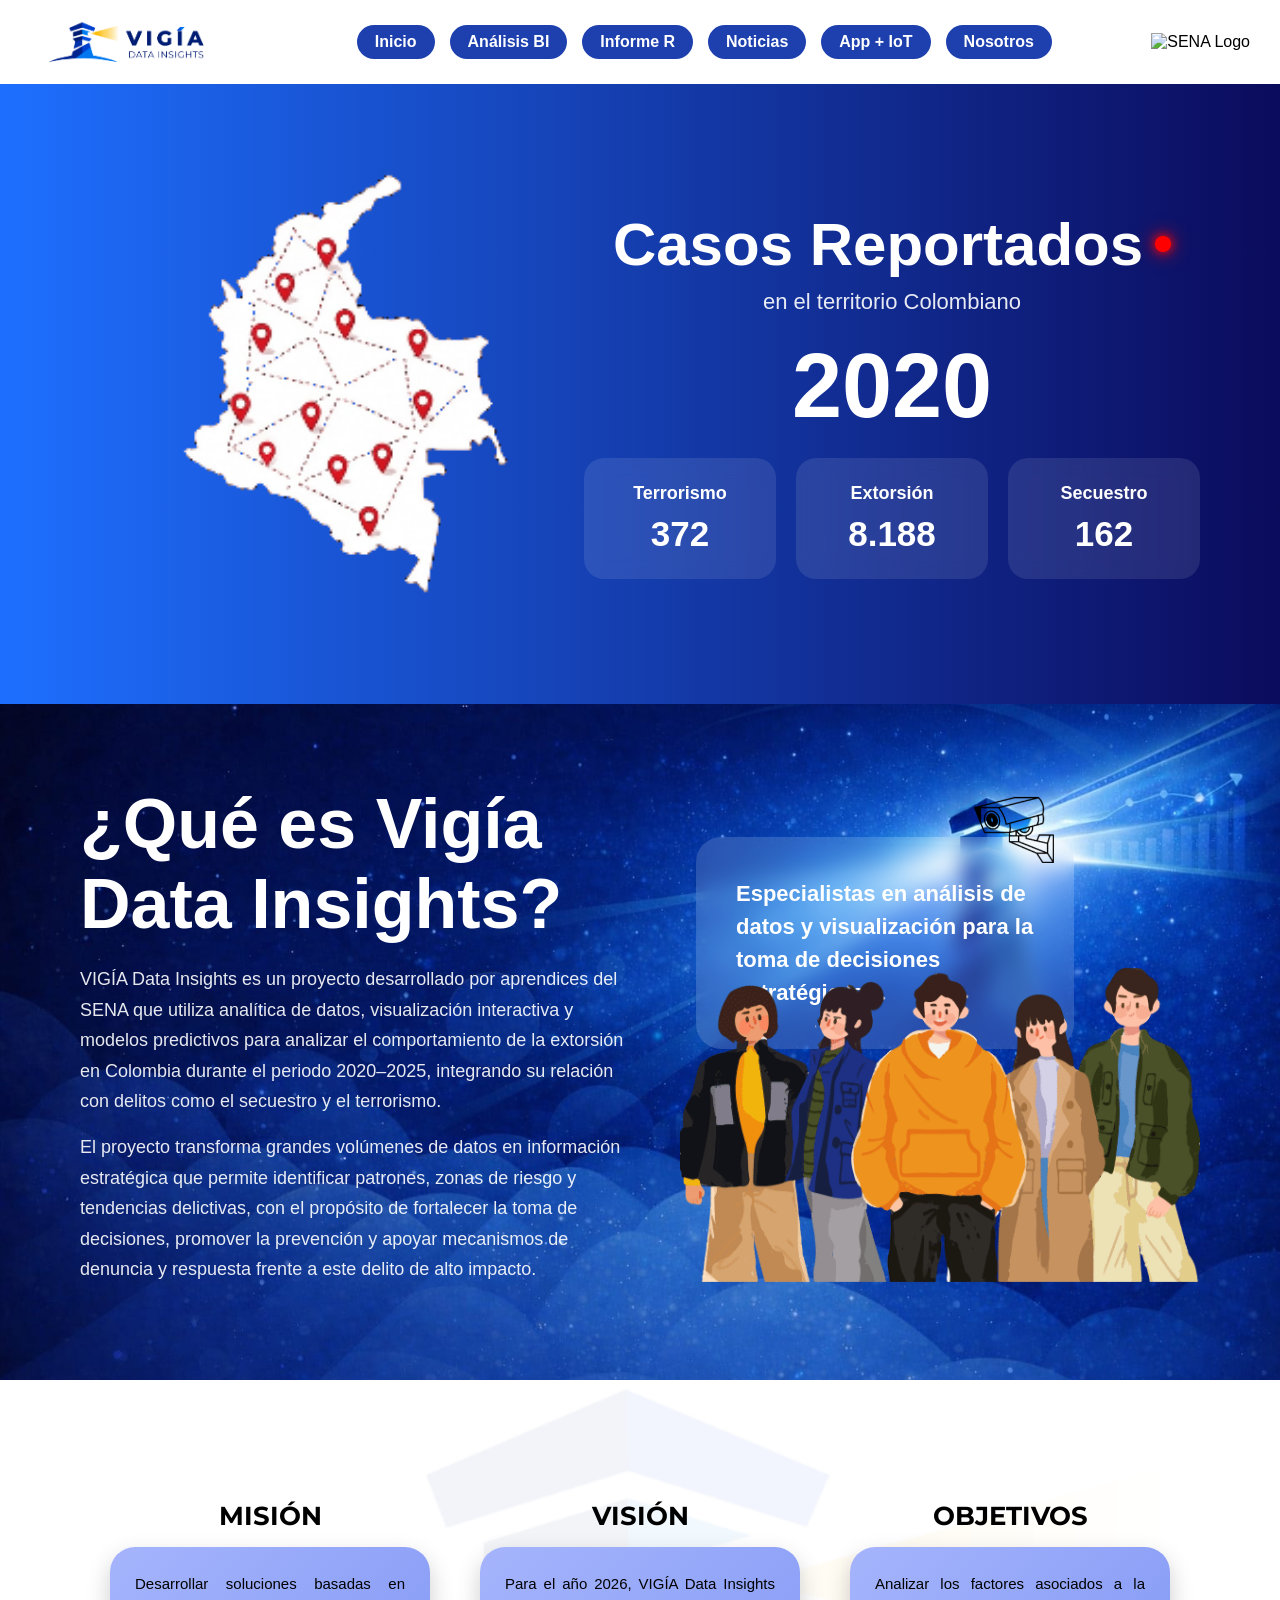
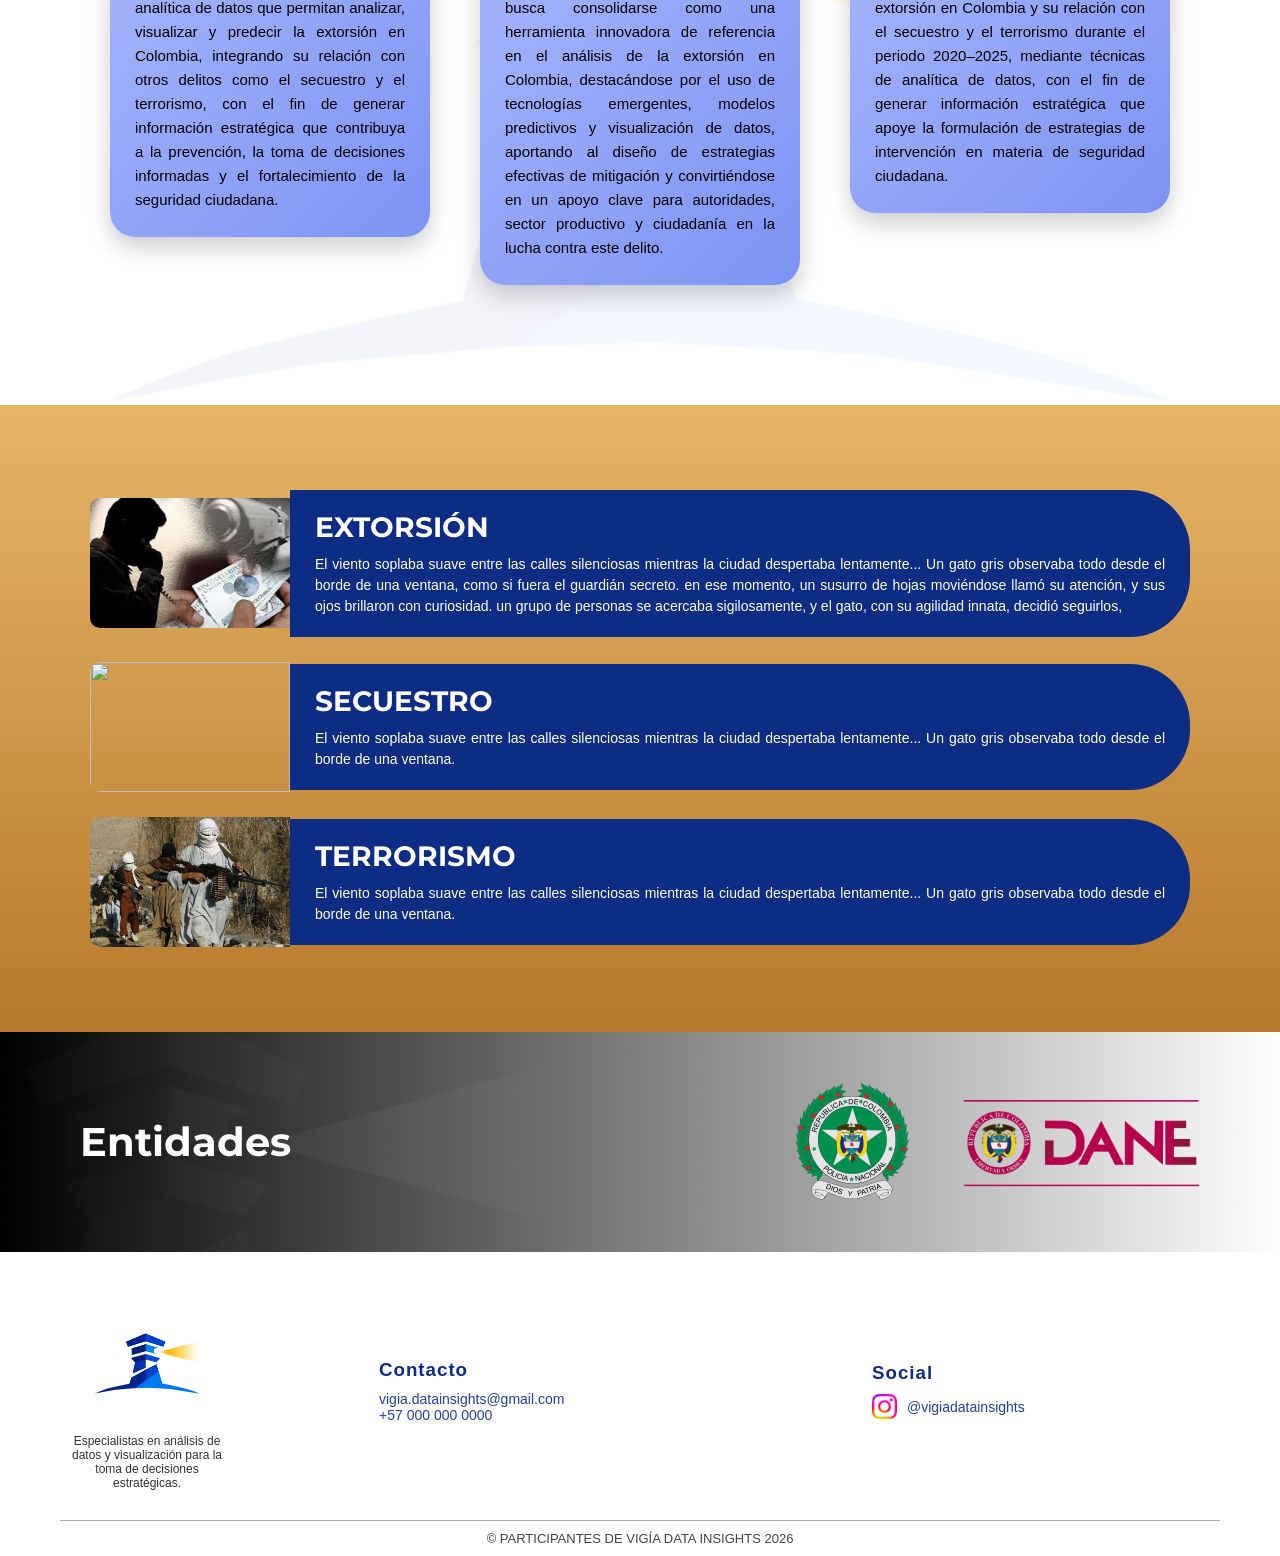
==== VIGIA/index.html @ f2edc386 "commit pre finalizacion web" ====
<!DOCTYPE html>
<html lang="es">
<head>
    <meta charset="UTF-8">
    <meta name="viewport" content="width=device-width, initial-scale=1.0">
    <title>VIGÍA DATA INSIGHT</title>

    <!-- Tipografía Montserrat -->
    <link href="https://fonts.googleapis.com/css2?family=Montserrat:wght@400;600;700&display=swap" rel="stylesheet">

    <!-- CSS -->
    <link rel="stylesheet" href="styles.css">
</head>

<body>

<header class="header">

    <!-- Logo izquierda -->
    <div class="logo">
        <img src="img/Vigia Logotipo editable_Version Vertical copia.png" alt="Vigía Logo">
    </div>

    <!-- Menú -->
  <nav class="nav">
    <a href="index.html">Inicio</a>
    <a href="#">Análisis BI</a>
    <a href="https://rpubs.com/Vigia_Data_Insights/1409008">Informe R</a>
    <a href="web_noticias/index.html">Noticias</a>
    <a href="#">App + IoT</a>
    <a href="web_nostros/index.html">Nosotros</a>
</nav>

    <!-- Logo derecha -->
    <div class="logo-sena">
        <img src="img/logosena.png" alt="SENA Logo">
    </div>

</header>

<section class="section" id="casos-section">

    <!-- MAPA -->
    <div class="map">
        <!-- Reemplaza esta imagen por tu mapa -->
        <img src="img/0312(2).gif" alt="Mapa Colombia">
    </div>

    <!-- CONTENIDO -->
    <div class="content">
        
        <div class="title">
            Casos Reportados
            <div class="dot"></div>
        </div>

        <div class="subtitle">
            en el territorio Colombiano
        </div>

        <div class="year" id="year"></div>

        <div class="cards">
            <div class="card">
                <h3>Terrorismo</h3>
                <p id="terrorismo"></p>
            </div>

            <div class="card">
                <h3>Extorsión</h3>
                <p id="extorsion"></p>
            </div>

            <div class="card">
                <h3>Secuestro</h3>
                <p id="secuestro"></p>
            </div>
        </div>

    </div>

</section>

<section class="about">

    <div class="about-container">

        <!-- TEXTO IZQUIERDA -->
        <div class="about-text">
            <h1>¿Qué es Vigía<br>Data Insights?</h1>

            <p>
                VIGÍA Data Insights es un proyecto desarrollado por aprendices del SENA que utiliza
                analítica de datos, visualización interactiva y modelos predictivos para analizar
                el comportamiento de la extorsión en Colombia durante el periodo 2020–2025, integrando
                su relación con delitos como el secuestro y el terrorismo.
            </p>

            <p>
                El proyecto transforma grandes volúmenes de datos en información estratégica que
                permite identificar patrones, zonas de riesgo y tendencias delictivas, con el propósito
                de fortalecer la toma de decisiones, promover la prevención y apoyar mecanismos de denuncia
                y respuesta frente a este delito de alto impacto.
            </p>
        </div>

        <!-- DERECHA -->
        <div class="about-right">

            <!-- CARD -->
            <div class="about-card">
                <img src="img/camara.png" class="camera" alt="">

                <p>
                    Especialistas en análisis de datos y visualización 
                    para la toma de decisiones estratégicas.
                </p>
            </div>

            <!-- PERSONAS -->
            <img src="img/muñecos.webp" class="people" alt="">

        </div>

    </div>

</section>

<section class="mvo">

    <div class="overlay"></div>

    <div class="mvo-container">

        <div class="mvo-item">
            <h2>MISIÓN</h2>
            <div class="cardt">
                <p>
                    Desarrollar soluciones basadas en analítica de datos que permitan analizar, visualizar y
                    predecir la extorsión en Colombia, integrando su relación con otros delitos como el
                    secuestro y el terrorismo, con el fin de generar información estratégica que contribuya a
                    la prevención, la toma de decisiones informadas y el fortalecimiento de la seguridad ciudadana.
                </p>
            </div>
        </div>

        <div class="mvo-item">
            <h2>VISIÓN</h2>
            <div class="cardt">
                <p>
                    Para el año 2026, VIGÍA Data Insights busca consolidarse como una herramienta
                    innovadora de referencia en el análisis de la extorsión en Colombia, destacándose por el
                    uso de tecnologías emergentes, modelos predictivos y visualización de datos, aportando
                    al diseño de estrategias efectivas de mitigación y convirtiéndose en un apoyo clave para 
                    autoridades, sector productivo y ciudadanía en la lucha contra este delito.
                </p>
            </div>
        </div>

        <div class="mvo-item">
            <h2>OBJETIVOS</h2>
            <div class="cardt">
                <p>
                    Analizar los factores asociados a la extorsión en Colombia y su relación con
                    el secuestro y el terrorismo durante el periodo 2020–2025, mediante técnicas
                    de analítica de datos, con el fin de generar información estratégica que apoye
                    la formulación de estrategias de intervención en materia de seguridad ciudadana.
                </p>
            </div>
        </div>

    </div>

</section>

<section class="problemas">

    <div class="item">
        <img src="img/extorsion.png" alt="">
        <div class="contenido">
            <h2>EXTORSIÓN</h2>
            <p>
                El viento soplaba suave entre las calles silenciosas mientras la ciudad despertaba lentamente...
                Un gato gris observaba todo desde el borde de una ventana, como si fuera el guardián secreto.
                en ese momento, un susurro de hojas moviéndose llamó su atención, y sus ojos brillaron con curiosidad.
                un grupo de personas se acercaba sigilosamente, y el gato, con su agilidad innata, decidió seguirlos,
            </p>
        </div>
    </div>

    <div class="item">
        <img src="img/secuestro.png" alt="">
        <div class="contenido">
            <h2>SECUESTRO</h2>
            <p>
                El viento soplaba suave entre las calles silenciosas mientras la ciudad despertaba lentamente...
                Un gato gris observaba todo desde el borde de una ventana.
            </p>
        </div>
    </div>

    <div class="item">
        <img src="img/terrorismo.png" alt="">
        <div class="contenido">
            <h2>TERRORISMO</h2>
            <p>
                El viento soplaba suave entre las calles silenciosas mientras la ciudad despertaba lentamente...
                Un gato gris observaba todo desde el borde de una ventana.
            </p>
        </div>
    </div>

</section>

<section class="entidades">

    <div class="contenido-entidades">

        <h2>Entidades</h2>

        <div class="logos">
            <img src="img/policia.png" alt="Policía">
            <img src="img/dane.png" alt="DANE">
        </div>

    </div>

</section>

<footer class="footer">

    <div class="footer-container">

        <!-- LOGO -->
        <div class="footer-left">
            <img src="img/Vigia Logotipo editable_Logo app  (1).png" alt="logo">
            <p>
                Especialistas en análisis de datos y visualización 
                para la toma de decisiones estratégicas.
            </p>
        </div>

        <!-- CONTACTO -->
        <div class="footer-center">
            <h3>Contacto</h3>
            <p>vigia.datainsights@gmail.com</p>
            <p>+57 000 000 0000</p>
        </div>

        <!-- REDES -->
        <div class="footer-right">
            <h3>Social</h3>
            <div class="social">
                <img src="img/Instagram_Glyph_Gradient_RGB_logo.svg.png" alt="">
                <span>@vigiadatainsights</span>
            </div>
        </div>

    </div>

    <!-- COPYRIGHT -->
    <div class="footer-bottom">
        © PARTICIPANTES DE VIGÍA DATA INSIGHTS 2026
    </div>

</footer>

<script src="script.js"></script>
</body>
</html>
---- VIGIA/styles.css ----
/*----------------------------------*/
/*APARTADO DE INICIO DE LA PAGINA */
* {
    margin: 0;
    padding: 0;
    box-sizing: border-box;
}

body {
    font-family: 'Montserrat', sans-serif;
}

/* HEADER */
.header {
    display: flex;
    align-items: center;
    justify-content: space-between;
    background: #ffffff;
    padding: 10px 30px;
}

/* LOGO IZQUIERDA */
.logo img {
    height: 60px;
}

/* MENÚ */
.nav {
    display: flex;
    gap: 15px;
}

.nav a {
    text-decoration: none;
    color: white;
    background: #1e40af;
    padding: 8px 18px;
    border-radius: 20px;
    font-weight: 600;
    transition: 0.3s;
}

.nav a:hover {
    background: #13308a;
}

/* LOGO SENA DERECHA */
.logo-sena img {
    height: 60px;
}

/* SECCIÓN MISION - VISION - OBJETIVOS */
.mvo {
    position: relative;
    background: url('img/fondo\ m\,v\,o.png') center/cover no-repeat;
    padding: 120px 39px;
}

/* capa suave encima del fondo */
.overlay {
    position: absolute;
    top: 0;
    left: 0;
    width: 100%;
    height: 100%;
    background: rgba(255, 255, 255, 0.3);
    z-index: 1;
}
.overlay {
    background: rgba(255,255,255,0.0); /* antes 0.8 */
}
/* CONTENEDOR GENERAL */
.mvo-container {
    position: relative;
    z-index: 2;
    display: flex;
    justify-content: center;
    gap: 50px;
    flex-wrap: wrap;
    text-align: center;
}

/* CADA BLOQUE (titulo + card) */
.mvo-item {
    display: flex;
    flex-direction: column;
    align-items: center;
}

/* TITULOS ARRIBA */
.mvo-item h2 {
    font-family: 'Montserrat', sans-serif;
    font-weight: 700;
    font-size: 26px;
    margin-bottom: 15px;
}

/* TARJETAS */
.cardt {
    background: linear-gradient(135deg, #a5b4fc, #7c93f3);
    padding: 25px;
    width: 320px;
    border-radius: 25px;
    box-shadow: 0 10px 25px rgba(0,0,0,0.2);

    /* CLAVE PARA QUE NO SE SALGA EL TEXTO */
    overflow: hidden;
}

/* TEXTO */
.cardt p {
    font-size: 15px;
    text-align: justify;
    line-height: 1.6;

    /* evita que se desborde */
    word-wrap: break-word;
}
.cardt {
    min-height: 230px;
    display: flex;
    align-items: center;
    transition: all 0.3s ease;
}
.mvo {
    padding: 120px 40px;
}

.card:hover {
    transform: translateY(-12px) scale(1.03);
    box-shadow: 0 20px 40px rgba(0,0,0,0.3);
}

.cardt {
    position: relative;
    overflow: hidden;
}
.cardt::before {
    content: "";
    position: absolute;
    top: 0;
    left: -100%;
    width: 100%;
    height: 100%;
    background: linear-gradient(
        120deg,
        transparent,
        rgba(255,255,255,0.4),
        transparent
    );
    transition: 0.5s;
}

.cardt:hover::before {
    left: 100%;
}

.cardt:hover {
    transform: translateY(-12px) scale(1.03) rotateX(3deg);
}

/* FONDO GENERAL */
.problemas {
    background: linear-gradient(180deg, #e6b566, #b8792c);
    padding: 60px 20px;
}

/* CADA TARJETA */
.item {
    display: flex;
    align-items: center;
    margin: 25px auto;
    max-width: 1100px;
}

/* IMAGEN IZQUIERDA */
.item img {
    width: 180px;
    height: 130px;
    object-fit: cover;
    border-radius: 10px 0 0 10px;
}
.item img {
    width: 200px;
    min-height: 100%;
    object-fit: cover;
}
.item {
    opacity: 0;
    transform: translateX(-80px) scale(0.95);
    transition: all 0.7s cubic-bezier(0.22, 1, 0.36, 1);
}

/* cuando aparece */
.item.show {
    opacity: 1;
    transform: translateX(0) scale(1);
}
/* delays automáticos */
.item:nth-child(1) { transition-delay: 0.1s; }
.item:nth-child(2) { transition-delay: 0.2s; }
.item:nth-child(3) { transition-delay: 0.3s; }
/* CONTENIDO AZUL */
.contenido {
    background: #0d2c84;
    color: white;
    padding: 20px 25px;
    border-radius: 0 60px 60px 0;
    flex: 1;
}

/* TITULO */
.contenido h2 {
    font-family: 'Montserrat', sans-serif;
    font-size: 28px;
    margin-bottom: 10px;
}

/* TEXTO */
.contenido p {
    font-size: 14px;
    line-height: 1.5;
    text-align: justify;
}

.item {
    transition: 0.3s;
}

.item:hover {
    transform: scale(1.02);
}

.contenido:hover {
    background: #133aa8;
}

/* SECCIÓN */
.entidades {
    background: linear-gradient(to right, rgba(0,0,0,0.1), rgba(255,255,255,0.1)),
                url('img/fonfo\ de\ p\,d.png') center/cover no-repeat;
    padding: 50px 80px;
}

/* CONTENIDO */
.contenido-entidades {
    display: flex;
    align-items: center;
    justify-content: space-between;
}

/* TITULO */
.contenido-entidades h2 {
    font-family: 'Montserrat', sans-serif;
    font-size: 40px;
    color: white;
}

/* LOGOS */
.logos {
    display: flex;
    align-items: center;
    gap: 50px;
}

/* IMAGENES */
.logos img {
    height: 100px;
    object-fit: contain;
}
.logos img:first-child {
    height: 120px;
}

.logos img:last-child {
    height: 90px;
}
/* VISUAL PROBLEMATICAS*/
*{
    margin:0;
    padding:0;
    box-sizing:border-box;
    font-family: 'Segoe UI', sans-serif;
}


body{
    background:#0a0f2c;
}

/* SECCIÓN */

.section{
    display:flex;
    align-items:center;
    justify-content:space-between;
    padding:60px 80px;
    background: linear-gradient(90deg, #1e6fff, #0b0b5c); /* 🔥 degradado */
    color: white; /* 🔥 todo el texto blanco */
}
.map{
    width:45%;
    display:flex;
    justify-content:center;
}

.map img{
    width:100%;
    max-width:500px; /* más grande */
}
/* CONTENIDO DERECHO */
.content{
    width:55%;
    text-align: center;
}

/* TITULO */
.title{
    font-size:60px;
    font-weight:bold;
    display:flex;
    justify-content:center; /* centra horizontal */
    align-items:center;
    gap:12px;
    width:100%; /* 🔥 clave para centrar bien */
    text-align:center;
}

.dot{
    width:16px;   /* antes 10px */
    height:16px;  /* antes 10px */
    background:red;
    border-radius:50%;
    animation: blink 1s infinite;

    /* 🔥 efecto glow (se ve brutal) */
    box-shadow: 0 0 10px red, 0 0 20px red;
}

@keyframes blink{
    0%, 100% { opacity: 1; }
    50% { opacity: 0.2; }
}
/* SUBTITULO */
.subtitle{
    margin-top:10px;
    font-size:22px; /* 🔥 más grande */
    opacity:0.9;
}

/* AÑO */
.year{
    font-size:90px;
    font-weight:bold;
    margin:20px 0;
    transition: all 0.5s ease;
}

/* CARDS */
.cards{
    display:flex;
    gap:20px;
}

.card{
    flex:1;
    padding:25px;
    border-radius:20px;
    backdrop-filter: blur(10px);
    background: rgba(255,255,255,0.1);
    text-align:center;
    transition: transform 0.3s;
}

.card:hover{
    transform: translateY(-5px);
}

.card h3{
    font-size:18px;
    margin-bottom:10px;
}

.card p{
    font-size:35px;
    font-weight:bold;
    transition: all 0.5s ease;
}

/* SECCIÓN */
.about{
    background: url("img/Fondo\ p.png") center/cover no-repeat;
    padding: 80px;
    color: white;
}

/* CONTENEDOR */
.about-container{
    display: flex;
    justify-content: space-between;
    align-items: center;
}

/* IZQUIERDA */
.about-text{
    width: 50%;
}

.about-text h1{
    font-size: 70px;
    font-weight: 800;
    margin-bottom: 20px;
}

.about-text p{
    font-size: 18px;
    line-height: 1.7;
    margin-bottom: 15px;
    opacity: 0.9;
}

/* DERECHA */
.about-right{
    width: 45%;
    position: relative;
    height: 450px;
    display: flex;
    align-items: flex-end; /* fuerza todo hacia abajo */
}

/* CARD TRANSPARENTE */
.about-card{
    position: absolute;
    top: 20px;        /*  sube la tarjeta */
    left: 0;          /*  la mueve a la izquierda */
    background: rgba(255,255,255,0.15);
    backdrop-filter: blur(10px);
    border-radius: 25px;
    padding: 40px;
    width: 75%;
    z-index: 1; /* queda detrás de los muñecos */
}

/* TEXTO CARD */
.about-card p{
    font-size: 22px;
    font-weight: 600;
    line-height: 1.5;
}

/* CÁMARA */
.camera{
    position: absolute;
    top: -40px;
    right: 20px;
    width: 80px;
}

/* PERSONAS */
.people{
    position: absolute;
    bottom: -15px; /* pega completamente abajo */
    right: 0;
    width: 520px;
    z-index: 2;
    display: block;
}
/* CONTENEDOR FINAL DE LA PAGINA*/
/* FOOTER */
.footer{
    background: #ffffff;
    padding: 40px 60px 10px;
    font-family: 'Montserrat', sans-serif;
}

/* CONTENEDOR */
.footer-container{
    display: flex;
    justify-content: space-between;
    align-items: center;
    flex-wrap: wrap;
}

/* IZQUIERDA */
.footer-left{
    width: 15%;
    display: flex;
    flex-direction: column;
    align-items: center;   /* 🔥 centra horizontal */
    justify-content: center;
    text-align: center;
}
.footer-left img{
    width: 130px;
    margin-bottom: 2px;
}
.footer-left p{
    margin-top: 10px;
    font-size: 12px;
    color: #333;
    max-width: 280px;
}


/* CENTRO */
.footer-center{
    width: 30%;
}

.footer-center h3{
    color: #0d2c84;
    margin-bottom: 10px;
}

.footer-center p{
    font-size: 14px;
    color: #1e40af;
}

.footer h3{
    font-weight: 700;
    letter-spacing: 1px;
}

/* DERECHA */
.footer-right{
    width: 30%;
}

.footer-right h3{
    color: #0d2c84;
    margin-bottom: 10px;
}

.social{
    display: flex;
    align-items: center;
    gap: 10px;
}

.social img{
    width: 25px;
}

.social:hover{
    transform: scale(1.05);
    transition: 0.3s;
}

.social span{
    color: #1e40af;
    font-size: 14px;
}

/* LINEA Y COPYRIGHT */
.footer-bottom{
    margin-top: 30px;
    padding-top: 10px;
    border-top: 1px solid #aaa;
    text-align: center;
    font-size: 13px;
    color: #444;
}

/*---------------------------*/
/*APARTADO DE NOTICIAS*/

.hero-noticias {
    display: flex;
    align-items: center;
    justify-content: space-between;
    background: #0b2a5b;
    padding: 60px 80px;
    color: white;
    gap: 60px;
}

/* VIDEO */
.hero-video video {
    width: 5000px;
    height: 420px;
    width: 100%;
    height: 110%;
    object-fit: cover;
    border-radius: 12px;
    display: block;
}

.hero-video:hover {
    transform: scale(1.03);
    transition: 0.3s ease;
}
.hero-video {
    animation: fadeIn 3s ease;
}

@keyframes fadeIn {
    from {
        opacity: 0;
        transform: translateX(-30px);
    }
    to {
        opacity: 1;
        transform: translateX(0);
    }
}

/* TEXTO */
.hero-text {
    max-width: 600px;
}

.hero-text h1 {
    font-size: 52px;
    font-weight: 700;
    margin-bottom: 20px;
}

.hero-text p {
    font-size: 16px;
    line-height: 1.6;
    color: #e0e0e0;
}

.noticias-section {
    padding: 60px;
    background: #0b2a5b;
}
.noticias-section {
    padding: 80px 0; /* menos espacio lateral */
}

/* FILTROS */
.filtros {
    display: flex;
    gap: 15px;
    justify-content: center;
    margin-bottom: 40px;
}

.filtros button {
    padding: 12px 30px;
    border: none;
    border-radius: 25px;
    background: #d9d9d9;
    color: #0b2a5b;
    font-weight: 600;
    cursor: pointer;
    transition: 0.3s;
}

.filtros button:hover {
    background: #ffffff;
}

/* GRID */
.grid-noticias {
    display: flex;              
    flex-wrap: wrap;           
    justify-content: center;    
    gap: 40px;
}

/* TARJETAS 🔥 */
.card-noticia {
    width: 300px;
    background: #ffffff;
    border-radius: 12px;
    overflow: hidden;
    transition: 0.3s;
    box-shadow: 0 10px 25px rgba(0,0,0,0.3);
}

.card-noticia:hover {
    transform: translateY(-8px);
}

/* IMAGEN */
.card-noticia img {
    width: 100%;
    height: 200px; /* 🔥 más grande */
    object-fit: cover;
}

/* TEXTO */
.card-noticia h3 {
    padding: 15px;
    font-size: 18px;
    color: #0b2a5b;
}

.card-noticia p {
    padding: 0 15px 15px;
    font-size: 14px;
    color: #333;
}

/* BOTÓN */
.leer-mas {
    display: block;
    margin: 0 15px 15px;
    padding: 8px;
    text-align: center;
    background: #0b2a5b;
    color: white;
    border-radius: 8px;
    text-decoration: none;
    transition: 0.3s;
}

.leer-mas:hover {
    background: #163d7a;
}

.filtros .activo {
    background: #226be0;
    color: white;
}

/*----------------------------*/
/*APARTADO DE NOSOTROS*/

.equipo {
    background: #0b2a5b;
    padding: 70px 30px;
    text-align: center;
    color: white;
}

/* TÍTULO */
.equipo h2 {
    font-size: 40px;
    font-weight: 700;
    margin-bottom: 30px;
}

/* CAJA DE IMAGEN */
.equipo-box {
    width: 85%;
    max-width: 900px;
    margin: 0 auto;
    background: #0f0f0f; /* azul clarito */
    border-radius: 25px;
    overflow: hidden;
    padding: 12px;
}

/* IMAGEN */
.equipo-box img {
    width: 100%;
    border-radius: 15px;
    object-fit: cover;
}

/* TEXTO */
.equipo-texto {
    max-width: 900px;
    margin: 30px auto 0;
    font-size: 15px;
    line-height: 1.6;
    text-align: left;
}

/* EQUIPO */
.team {
    background: #226be0;
    padding: 80px 20px;
    text-align: center;
}
.team {
    background: url("img/tecnologia-redes-futurista-azul_53876-97395.avif") no-repeat center center/cover;
    padding: 80px 20px;
    text-align: center;
    position: relative;
}

/* TITULOS */
.team h2 {
    color: #ffffff;
    margin: 60px 0 30px;
    font-size: 28px;
    letter-spacing: 2px;
}

/* GRID */
.team-grid {
    display: flex;
    flex-wrap: wrap;
    justify-content: center;
    gap: 25px;
}

/* TARJETAS */
.card-team {
    background: #fcfcfc;
    width: 220px;
    padding: 20px;
    border-radius: 15px;
    transition: 0.3s;
    box-shadow: 0 10px 25px rgba(0,0,0,0.3);
}

/* HOVER 🔥 */
.card-team:hover {
    transform: translateY(-8px);
}

/* NOMBRE */
.card-team h3 {
    color: #0b0b0b;
    margin-bottom: 10px;
    font-size: 18px;
}

/* DESCRIPCIÓN */
.card-team p {
    font-size: 14px;
    color: #000000;
}

.team h2 {
    position: relative;
}

.team h2::after {
    content: "";
    display: block;
    width: 60px;
    height: 3px;
    background: white;
    margin: 10px auto 0;
}
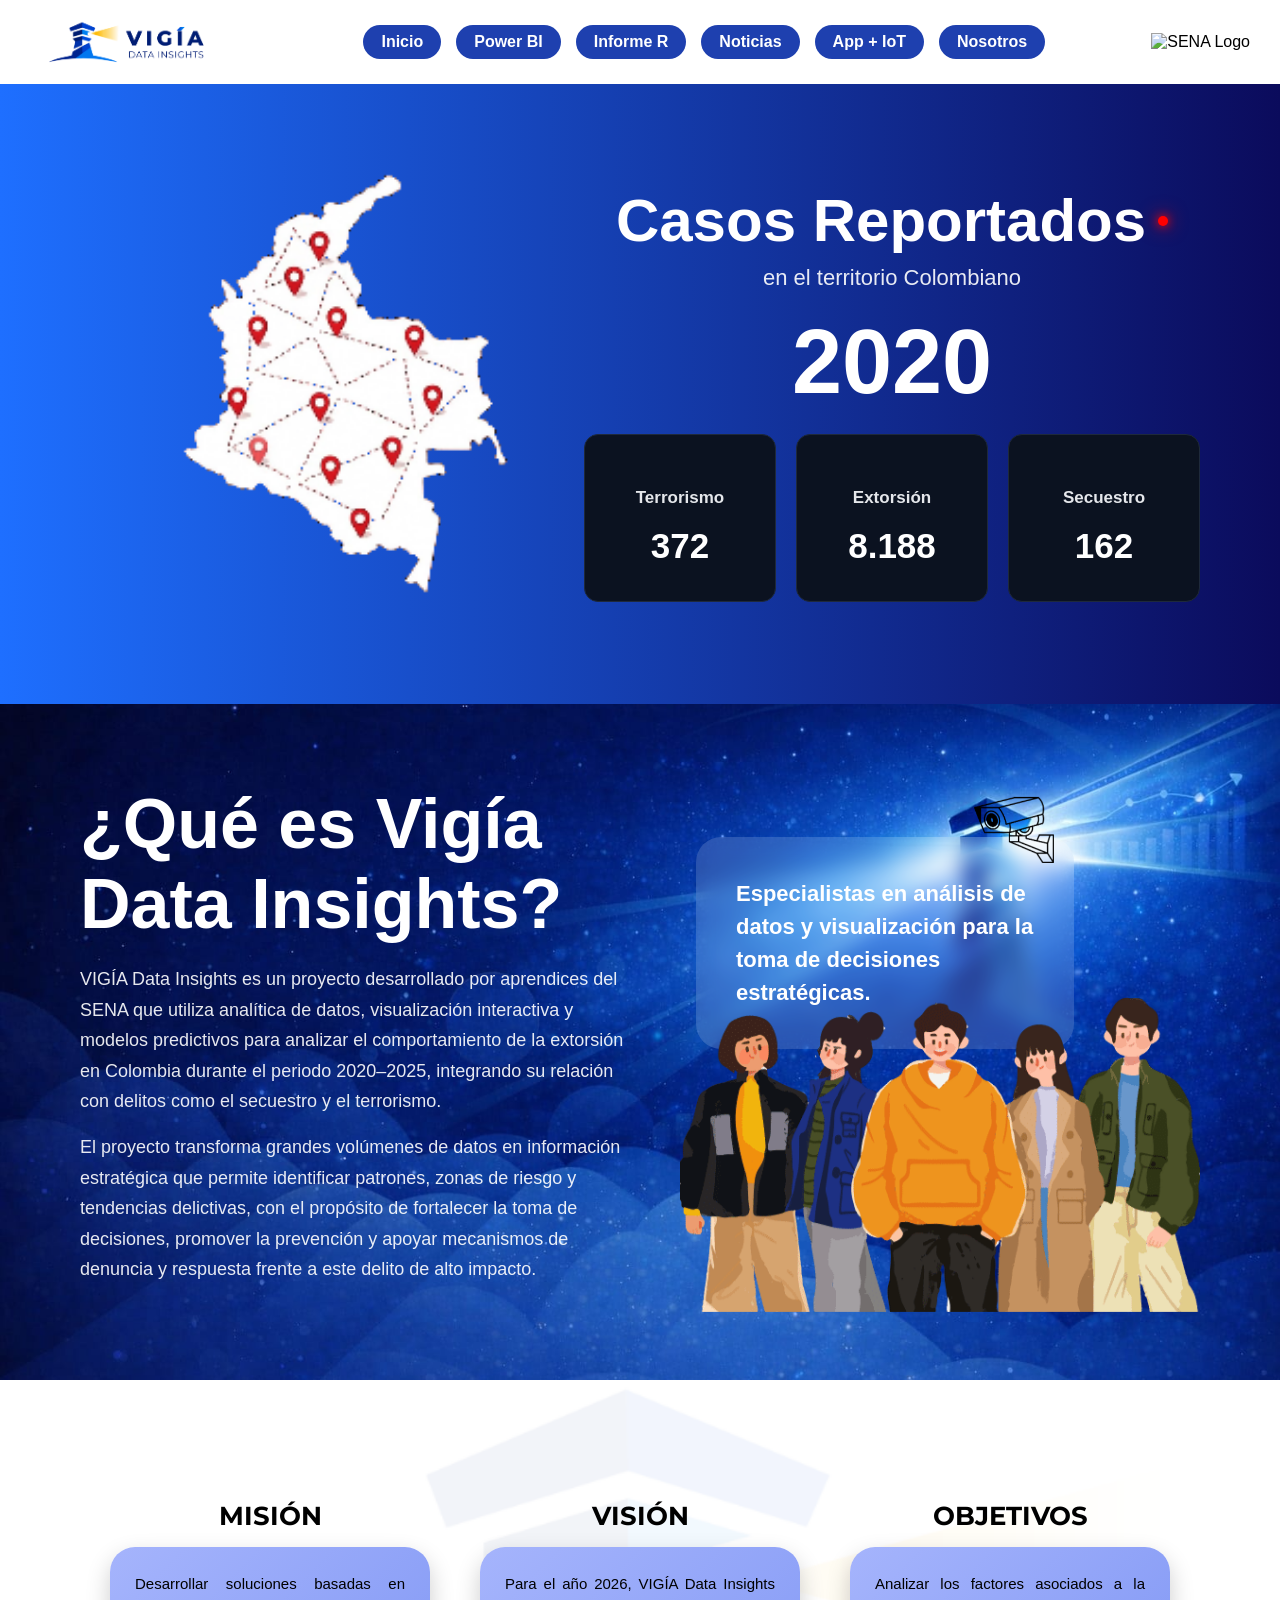
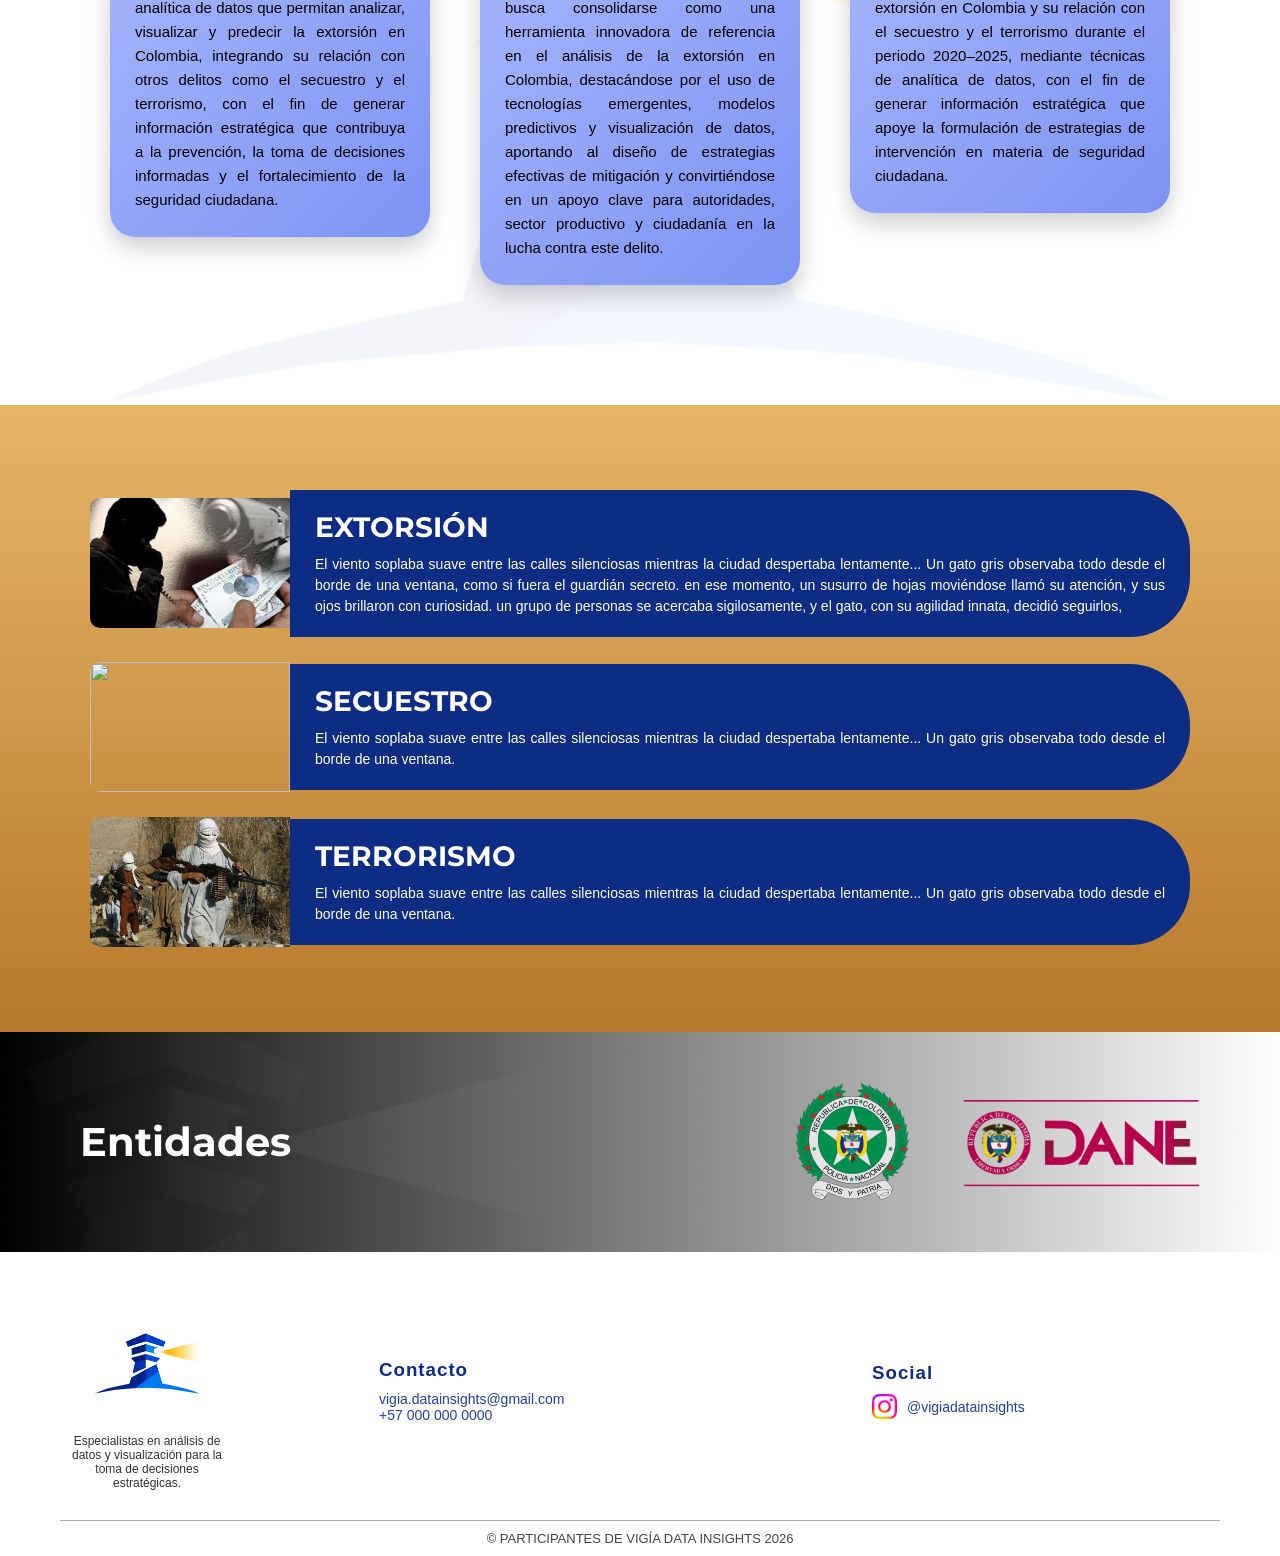
==== commit 3b75a121: "Add files via upload" ====
--- a/VIGIA/index.html
+++ b/VIGIA/index.html
@@ -16,18 +16,19 @@
 
 <header class="header">
 
-    <!-- Logo izquierda -->
     <div class="logo">
-        <img src="img/Vigia Logotipo editable_Version Vertical copia.png" alt="Vigía Logo">
+        <a href="index.html">
+            <img src="img/Vigia Logotipo editable_Version Vertical copia.png" alt="Vigía Logo">
+        </a>
     </div>
 
     <!-- Menú -->
   <nav class="nav">
     <a href="index.html">Inicio</a>
-    <a href="#">Análisis BI</a>
-    <a href="https://rpubs.com/Vigia_Data_Insights/1409008">Informe R</a>
+    <a href="web_power_bi/index.html">Power BI</a>
+    <a href="https://rpubs.com/Vigia_Data_Insights/InformeAnalitico">Informe R</a>
     <a href="web_noticias/index.html">Noticias</a>
-    <a href="#">App + IoT</a>
+    <a href="web_app_lot/index.html">App + IoT</a>
     <a href="web_nostros/index.html">Nosotros</a>
 </nav>
 
@@ -265,6 +266,8 @@
 
 </footer>
 
+<button id="btnTop">↑</button>
+
 <script src="script.js"></script>
 </body>
 </html>
--- a/VIGIA/styles.css
+++ b/VIGIA/styles.css
@@ -19,9 +19,19 @@
     padding: 10px 30px;
 }
 
+.header {
+    position: sticky; /* 🔥 clave */
+    top: 0;
+    z-index: 1000;
+}
+
 /* LOGO IZQUIERDA */
 .logo img {
     height: 60px;
+}
+
+.logo a {
+    display: inline-block;
 }
 
 /* MENÚ */
@@ -322,7 +332,7 @@
     justify-content:center; /* centra horizontal */
     align-items:center;
     gap:12px;
-    width:100%; /* 🔥 clave para centrar bien */
+    width:100%; /* clave para centrar bien */
     text-align:center;
 }
 
@@ -333,7 +343,7 @@
     border-radius:50%;
     animation: blink 1s infinite;
 
-    /* 🔥 efecto glow (se ve brutal) */
+    /* efecto glow (se ve brutal) */
     box-shadow: 0 0 10px red, 0 0 20px red;
 }
 
@@ -344,7 +354,7 @@
 /* SUBTITULO */
 .subtitle{
     margin-top:10px;
-    font-size:22px; /* 🔥 más grande */
+    font-size:22px; /* más grande */
     opacity:0.9;
 }
 
@@ -459,7 +469,7 @@
 /* PERSONAS */
 .people{
     position: absolute;
-    bottom: -15px; /* pega completamente abajo */
+    bottom: -45px; /* pega completamente abajo */
     right: 0;
     width: 520px;
     z-index: 2;
@@ -562,6 +572,32 @@
     color: #444;
 }
 
+#btnTop {
+    position: fixed;
+    bottom: 30px;
+    right: 30px;
+
+    width: 60px;       /* 🔥 tamaño */
+    height: 60px;      /* 🔥 tamaño */
+
+    background: #1e40af;
+    color: white;
+
+    border: none;
+    border-radius: 50%; /* 🔥 completamente redondo */
+
+    font-size: 22px;   /* icono más grande */
+    cursor: pointer;
+
+    display: none;
+
+    box-shadow: 0 10px 25px rgba(0,0,0,0.4);
+    transition: 0.3s;
+}
+#btnTop:hover {
+    background: #163d7a;
+    transform: scale(1.1);
+}
 /*---------------------------*/
 /*APARTADO DE NOTICIAS*/
 
@@ -829,4 +865,992 @@
     height: 3px;
     background: white;
     margin: 10px auto 0;
-}+}
+
+/*-----------------------------*/
+/*APARTADO DE POWER BI*/
+
+.hero-report {
+    background: linear-gradient(90deg, #020617, #020617 60%, #031c3d);
+    padding: 100px 60px;
+    color: #fff;
+    font-family: 'Montserrat', sans-serif;
+}
+
+.hero-container {
+    max-width: 1200px;
+    margin: auto;
+}
+
+/* Badge */
+.hero-badge {
+    display: inline-block;
+    padding: 10px 18px;
+    border-radius: 20px;
+    border: 1px solid #00e0ff50;
+    color: #00e0ff;
+    font-size: 13px;
+    letter-spacing: 2px;
+    margin-bottom: 30px;
+}
+
+/* Título */
+.hero-title {
+    font-size: 70px;
+    font-weight: 800;
+    line-height: 1.1;
+    color: #d1d5db;
+    margin-bottom: 30px;
+}
+
+.hero-title span {
+    color: #00e0ff;
+}
+
+/* Descripción */
+.hero-desc {
+    max-width: 650px;
+    color: #94a3b8;
+    font-size: 18px;
+    line-height: 1.7;
+}
+
+/* Línea */
+.hero-line {
+    margin: 50px 0;
+    height: 1px;
+    background: #1e293b;
+}
+
+/* Stats */
+.hero-stats {
+    display: flex;
+    gap: 60px;
+    flex-wrap: wrap;
+}
+
+/* Tarjeta */
+.stat h2 {
+    font-size: 55px;
+    font-weight: 800;
+    display: flex;
+    gap: 5px;
+}
+
+/* 🔥 CLAVE: mismos tamaños */
+.stat .white,
+.stat .blue {
+    font-size: 55px; /* MISMO tamaño */
+    font-weight: 800;
+}
+
+.stat .white {
+    color: #d1d5db;
+}
+
+.stat .blue {
+    color: #00e0ff;
+}
+
+/* Texto */
+.stat p {
+    margin-top: 8px;
+    font-size: 12px;
+    letter-spacing: 2px;
+    color: #64748b;
+}
+
+/* SECCIÓN */
+.problema {
+    background: linear-gradient(90deg, #020617, #020617 60%, #031c3d);
+    padding: 90px 60px;
+    color: #fff;
+}
+
+.problema-container {
+    max-width: 1200px;
+    margin: auto;
+}
+
+/* TAG */
+.tag {
+    color: #00e0ff;
+    font-size: 11px;
+    letter-spacing: 3px;
+}
+
+/* TITULO */
+.titulo {
+    font-size: 46px;
+    font-weight: 800;
+    margin: 15px 0;
+    color: #d1d5db;
+}
+
+/* DESCRIPCIÓN */
+.desc {
+    color: #94a3b8;
+    max-width: 580px;
+    font-size: 15px;
+    line-height: 1.6;
+    margin-bottom: 45px;
+}
+
+/* GRID */
+.cards-problema {
+    display: grid;
+    grid-template-columns: 1fr 1fr;
+    gap: 30px;
+}
+
+/* TARJETAS */
+.card {
+    background: #0b1220;
+    padding: 35px;
+    border-radius: 14px;
+    border: 1px solid #1e293b;
+    position: relative;
+    transition: all 0.3s ease;
+    overflow: hidden;
+}
+
+/* ANIMACIÓN INICIAL */
+.card {
+    opacity: 0;
+    transform: translateY(40px) scale(0.95);
+}
+
+/* CUANDO APARECE */
+.card.show {
+    opacity: 1;
+    transform: translateY(0) scale(1);
+    transition: all 0.6s ease;
+}
+
+/* HOVER SUAVE */
+.card:hover {
+    transform: translateY(-6px);
+}
+
+/* NUMERO GRANDE DE FONDO */
+.card::after {
+    content: attr(data-num);
+    position: absolute;
+    bottom: -10px;
+    right: 20px;
+    font-size: 120px;
+    font-weight: 800;
+    color: rgba(255,255,255,0.03);
+    pointer-events: none;
+}
+
+/* SUBTÍTULO */
+.sub {
+    font-size: 11px;
+    letter-spacing: 2px;
+    color: #00e0ff;
+}
+
+.sub.amarillo {
+    color: #facc15;
+}
+
+/* TITULO TARJETA */
+.card h3 {
+    margin: 15px 0;
+    font-size: 17px;
+    line-height: 1.5;
+    color: #e5e7eb;
+}
+
+/* CAJA HALLAZGO */
+.hallazgo {
+    margin-top: 15px;
+    padding: 16px;
+    border-radius: 10px;
+    background: #020617;
+    border-left: 2px solid #00e0ff;
+}
+
+/* AMARILLO */
+.amarillo-borde {
+    border-left: 2px solid #facc15;
+}
+
+/* TEXTO */
+.hallazgo p {
+    font-size: 14px;
+    line-height: 1.6;
+    color: #cbd5f5;
+}
+
+/* GLOW SUTIL */
+.card::before {
+    content: "";
+    position: absolute;
+    inset: 0;
+    border-radius: 14px;
+    opacity: 0;
+    transition: 0.3s;
+}
+
+.card.p1::before {
+    box-shadow: 0 0 20px rgba(0, 224, 255, 0.15);
+}
+
+.card.p2::before {
+    box-shadow: 0 0 20px rgba(250, 204, 21, 0.15);
+}
+
+.card:hover::before {
+    opacity: 1;
+}
+.visual-section{
+    padding: 100px 8%;
+    background: radial-gradient(circle at top, #06142a, #020617);
+    color: white;
+    text-align: center;
+}
+
+/* TITULO */
+.visual-section h2{
+    font-size: 36px;
+    margin: 10px 0;
+}
+
+.visual-section .desc{
+    color: #9ca3af;
+    margin-bottom: 40px;
+    max-width: 700px;
+    margin-left: auto;
+    margin-right: auto;
+}
+
+/* TARJETA */
+.visual-card{
+    background: rgba(255,255,255,0.03);
+    border-radius: 18px;
+    overflow: hidden;
+    border: 1px solid rgba(255,255,255,0.08);
+    backdrop-filter: blur(10px);
+    margin: 80px 0;
+    transition: 0.3s;
+}
+
+/* HOVER PRO 🔥 */
+.visual-card:hover{
+    border-color: #f5b700;
+    box-shadow: 0 0 20px rgba(245,183,0,0.2);
+    transform: translateY(-5px);
+}
+
+/* IMAGEN */
+.visual-img{
+    display: flex;
+    justify-content: center;
+    align-items: center;
+    padding: 30px;
+    background: #020617;
+}
+
+.visual-img img{
+    width: 100%;
+    max-width: 800px;
+    height: auto;
+    border-radius: 10px;
+}
+
+/* CONTENIDO */
+.visual-content{
+    display: grid;
+    grid-template-columns: 1fr 1fr;
+    gap: 30px;
+    padding: 40px;
+    text-align: left;
+    align-items: stretch;
+}
+
+/* COLUMNAS */
+.visual-left,
+.visual-right{
+    display: flex;
+    flex-direction: column;
+    justify-content: flex-start; /* 🔥 CAMBIO CLAVE */
+    gap: 12px;
+
+    height: auto; /* 🔥 evita que se monten */
+    min-height: unset;
+}
+/* DERECHA BASE */
+.visual-right{
+    border: 1px solid rgba(245,158,11,0.4);
+    padding: 25px;
+    border-radius: 12px;
+    background: rgba(245,158,11,0.05);
+
+    display: flex;
+    justify-content: center;
+    align-items: flex-start; /* 🔥 evita que suba demasiado */
+}
+
+/* VARIANTES */
+.visual-right.cyan{
+    border: 1px solid rgba(34,211,238,0.4);
+    background: rgba(34,211,238,0.05);
+}
+
+.visual-right.red{
+    border: 1px solid rgba(239,68,68,0.4);
+    background: rgba(239,68,68,0.05);
+}
+
+.visual-right.blue-strong{
+    border: 1px solid rgba(37,99,235,0.5);
+    background: rgba(37,99,235,0.08);
+}
+
+/* TAGS */
+.mini-tag{
+    font-size: 11px;
+    letter-spacing: 2px;
+    color: #22d3ee;
+}
+
+.mini-tag.yellow{ color: #f59e0b; }
+.mini-tag.red{ color: #ef4444; }
+.mini-tag.blue-strong{ color: #2563eb; }
+
+/* CAJAS */
+.stat-box{
+    display: inline-flex;
+    gap: 10px;
+    align-items: center;
+    background: rgba(0,0,0,0.5);
+    padding: 10px 18px;
+    border-radius: 10px;
+    margin-bottom: 15px;
+}
+
+.stat-box .big{
+    font-size: 28px;
+    color: #f59e0b;
+    font-weight: bold;
+}
+
+.stat-box .small{
+    font-size: 12px;
+    color: #9ca3af;
+}
+
+/* VARIANTES CAJAS */
+.stat-box.red-box .big{ color: #ef4444; }
+.stat-box.blue-strong-box .big{ color: #2563eb; }
+
+/* TEXTO */
+
+
+.visual-left h3{
+    margin-top: 5px;
+    line-height: 1.4;
+}
+
+/* RESPONSIVE */
+@media(max-width: 900px){
+    .visual-content{
+        grid-template-columns: 1fr;
+    }
+
+    .visual-img img{
+        max-width: 100%;
+    }
+}
+
+/* ANIMACIÓN */
+.reveal{
+    opacity: 0;
+    transform: translateY(60px) scale(0.98);
+    transition: all 0.8s ease;
+}
+
+.reveal.show{
+    opacity: 1;
+    transform: translateY(0) scale(1);
+}
+
+.powerbi-section {
+    background: linear-gradient(180deg, #020617, #000);
+    padding: 80px 20px;
+    color: #fff;
+    text-align: center;
+}
+
+.titulo {
+    font-size: 42px;
+    font-weight: 700;
+}
+
+.titulo span {
+    color: #00e5ff;
+}
+
+.descripcion {
+    margin-top: 15px;
+    color: #9ca3af;
+    max-width: 700px;
+    margin-left: auto;
+    margin-right: auto;
+}
+
+.dashboard-box {
+    margin-top: 40px;
+    background: #020617;
+    border-radius: 16px;
+    border: 1px solid #0f172a;
+    overflow: hidden;
+    box-shadow: 0 0 30px rgba(0, 229, 255, 0.1);
+}
+
+/* Barra superior */
+.fake-bar {
+    display: flex;
+    align-items: center;
+    gap: 15px;
+    background: #020617;
+    padding: 10px 15px;
+    border-bottom: 1px solid #0f172a;
+}
+
+.dots {
+    display: flex;
+    gap: 6px;
+}
+
+.dot {
+    width: 10px;
+    height: 10px;
+    border-radius: 50%;
+}
+
+.red { background: #ff5f56; }
+.yellow { background: #ffbd2e; }
+.green { background: #27c93f; }
+
+.fake-bar p {
+    font-size: 12px;
+    color: #64748b;
+}
+
+/* IFRAME */
+iframe {
+    width: 100%;
+    height: 670px;
+    background: black;
+}
+
+/* Botón */
+.acciones {
+    padding: 25px;
+}
+
+.acciones a {
+    background: #00e5ff;
+    color: #000;
+    padding: 12px 25px;
+    border-radius: 10px;
+    text-decoration: none;
+    font-weight: bold;
+    transition: 0.3s;
+}
+
+.acciones a:hover {
+    background: #00bcd4;
+}
+
+/* Nota */
+.nota {
+    margin-top: 15px;
+    font-size: 12px;
+    color: #64748b;
+}
+
+/*secion oculta de power bi*/
+
+.btn-container{
+  display: flex;
+  justify-content: flex-end;
+  margin-top: 20px;
+}
+
+.btn-amarillo{
+  background: linear-gradient(135deg, #FFD700, #ffcc00);
+  color: #000;
+  border: none;
+  padding: 12px 26px;
+  border-radius: 10px;
+  font-weight: 600;
+  font-size: 14px;
+  cursor: pointer;
+  transition: all 0.3s ease;
+  box-shadow: 0 4px 12px rgba(0,0,0,0.15);
+}
+
+.btn-amarillo:hover{
+  transform: translateY(-2px);
+  box-shadow: 0 6px 18px rgba(0,0,0,0.25);
+  background: linear-gradient(135deg, #ffcc00, #e6b800);
+}
+
+.btn-volver{
+  background: linear-gradient(135deg, #FFD700, #ffcc00);
+  color: #000;
+  border: none;
+  padding: 12px 26px;
+  border-radius: 10px;
+  font-weight: 600;
+  font-size: 14px;
+  cursor: pointer;
+  transition: all 0.3s ease;
+  box-shadow: 0 4px 12px rgba(0,0,0,0.15);
+}
+
+.btn-volver:hover{
+  transform: translateY(-2px);
+  box-shadow: 0 6px 18px rgba(0,0,0,0.25);
+  background: linear-gradient(135deg, #ffcc00, #e6b800);
+}
+
+.btn-container{
+  display: flex;
+  justify-content: center;
+  margin-top: 40px;
+}
+
+/* SECCIÓN ANALISIS (AISLADA) */
+.analisis-section{
+  background: radial-gradient(circle at top, #0a1a2f, #020617);
+  padding: 80px 20px;
+  color: white;
+}
+
+/* ⚠️ CAMBIAMOS container */
+.analisis-container{
+  max-width: 1100px;
+  margin: auto;
+  text-align: center;
+}
+
+/* ETIQUETA */
+.analisis-tag{
+  display: inline-block;
+  padding: 6px 18px;
+  border: 1px solid #f5b700;
+  border-radius: 20px;
+  font-size: 12px;
+  letter-spacing: 2px;
+  color: #f5b700;
+  margin-bottom: 20px;
+}
+
+/* TITULO */
+.analisis-titulo{
+  font-size: 48px;
+  font-weight: 800;
+  margin-bottom: 15px;
+}
+
+.analisis-titulo span{
+  display: block;
+  color: #f5b700;
+}
+
+/* DESCRIPCION */
+.analisis-descripcion{
+  color: #9ca3af;
+  max-width: 700px;
+  margin: auto;
+  line-height: 1.6;
+  margin-bottom: 40px;
+}
+
+/* LINEA */
+.analisis-linea{
+  height: 1px;
+  background: rgba(255,255,255,0.1);
+  margin: 40px 0;
+}
+
+/* CARDS */
+.analisis-cards{
+  display: grid;
+  grid-template-columns: repeat(4, 1fr);
+  gap: 20px;
+}
+
+/* CARD */
+.analisis-card{
+  background: rgba(255,255,255,0.03);
+  border: 1px solid rgba(255,255,255,0.08);
+  padding: 30px;
+  border-radius: 15px;
+  transition: 0.3s;
+}
+
+.analisis-card:hover{
+  transform: translateY(-5px);
+  border-color: #f5b700;
+}
+
+/* NUMEROS */
+.analisis-card h2{
+  font-size: 40px;
+  color: #f5b700;
+  margin-bottom: 10px;
+}
+
+/* TEXTO */
+.analisis-card p{
+  font-size: 12px;
+  letter-spacing: 2px;
+  color: #9ca3af;
+}
+
+.pt-section{
+  background: #020617;
+  padding: 80px 20px;
+  display: flex;
+  justify-content: center;
+}
+
+.pt-box{
+  width: 100%;
+  max-width: 1100px;
+  background: #000;
+  border-radius: 20px;
+  border: 1px solid rgba(255, 183, 0, 0.2);
+  overflow: hidden;
+  box-shadow: 0 0 40px rgba(0,0,0,0.6);
+}
+
+/* TOP */
+.pt-top{
+  display: flex;
+  align-items: center;
+  justify-content: space-between;
+  padding: 15px 20px;
+  border-bottom: 1px solid rgba(255,255,255,0.08);
+}
+
+.pt-dots{
+  display: flex;
+  gap: 8px;
+}
+
+.pt-dot{
+  width: 10px;
+  height: 10px;
+  border-radius: 50%;
+}
+
+.pt-red{ background: #ff5f56; }
+.pt-yellow{ background: #ffbd2e; }
+.pt-green{ background: #27c93f; }
+
+.pt-title{
+  color: #9ca3af;
+  font-size: 13px;
+}
+
+.pt-badge{
+  border: 1px solid #f5b700;
+  color: #f5b700;
+  padding: 5px 12px;
+  border-radius: 20px;
+  font-size: 12px;
+}
+
+/* CONTENIDO */
+.pt-content{
+  text-align: center;
+  padding: 60px 20px;
+}
+
+.pt-icono{
+  font-size: 50px;
+  margin-bottom: 20px;
+}
+
+.pt-heading{
+  font-size: 28px;
+  margin-bottom: 15px;
+}
+
+.pt-texto{
+  color: #9ca3af;
+  max-width: 600px;
+  margin: auto;
+  margin-bottom: 30px;
+  line-height: 1.6;
+}
+
+/* BOTON */
+.pt-btn-primary{
+  background: #f5b700;
+  color: #000;
+  padding: 14px 30px;
+  border-radius: 10px;
+  border: none;
+  font-weight: bold;
+  cursor: pointer;
+  transition: 0.3s;
+}
+
+.pt-btn-primary:hover{
+  background: #e6a800;
+  transform: translateY(-2px);
+}
+
+/* FOOTER */
+.pt-footer{
+  display: flex;
+  justify-content: space-between;
+  align-items: center;
+  padding: 20px;
+  border-top: 1px solid rgba(255,255,255,0.08);
+  color: #9ca3af;
+  font-size: 13px;
+}
+
+/* BOTON SECUNDARIO */
+.pt-btn-outline{
+  background: transparent;
+  border: 1px solid #00cfff;
+  color: #00cfff;
+  padding: 10px 18px;
+  border-radius: 10px;
+  cursor: pointer;
+  transition: 0.3s;
+}
+
+.pt-btn-outline:hover{
+  background: #00cfff;
+  color: #000;
+}
+
+.evolucion-section{
+  background: #020617;
+  padding: 80px 20px;
+  color: white;
+  font-family: 'Inter', 'Segoe UI', Arial, sans-serif;
+}
+
+/* SOLO afecta dentro de esta sección */
+.evolucion-section .container{
+  max-width: 1100px;
+  margin: auto;
+}
+
+/* TITULOS */
+.evolucion-section .titulo-seccion{
+  font-size: 24px;
+  font-weight: 700;
+  margin: 40px 0 20px;
+}
+
+/* TABLA */
+.evolucion-section .tabla-container{
+  overflow-x: auto;
+  margin-bottom: 30px;
+}
+
+.evolucion-section table{
+  width: 100%;
+  border-collapse: collapse;
+  font-size: 14px;
+}
+
+.evolucion-section th,
+.evolucion-section td{
+  padding: 12px;
+  border-bottom: 1px solid rgba(255,255,255,0.08);
+  text-align: left;
+}
+
+.evolucion-section th{
+  color: #9ca3af;
+  font-size: 12px;
+  letter-spacing: 1px;
+}
+
+/* COLORES */
+.evolucion-section .verde{ color: #22c55e; font-weight: 600; }
+.evolucion-section .amarillo{ color: #f5b700; font-weight: 600; }
+.evolucion-section .rojo{ color: #ef4444; font-weight: 600; }
+
+/* GRID */
+.evolucion-section .grid{
+  display: grid;
+  grid-template-columns: 1fr 1fr;
+  gap: 20px;
+  margin-bottom: 20px;
+}
+
+/* CARDS */
+.evolucion-section .card-info{
+  background: rgba(255,255,255,0.03);
+  border: 1px solid rgba(255,255,255,0.08);
+  padding: 20px;
+  border-radius: 12px;
+}
+
+.evolucion-section .card-info h4{
+  color: #f5b700;
+  font-size: 12px;
+  letter-spacing: 2px;
+  margin-bottom: 10px;
+}
+
+.evolucion-section .card-info p{
+  color: #9ca3af;
+  line-height: 1.6;
+}
+
+/* BLOQUES */
+.evolucion-section .bloque-hallazgo{
+  border: 1px solid rgba(245,183,0,0.3);
+  padding: 20px;
+  border-radius: 12px;
+  margin: 20px 0;
+}
+
+.evolucion-section .tag-hallazgo{
+  color: #f5b700;
+  font-size: 12px;
+  display: block;
+  margin-bottom: 10px;
+}
+
+.evolucion-section .titulo-seccion{
+  position: relative;
+  padding-left: 15px; /* espacio para la línea */
+  font-size: 24px;
+  font-weight: 700;
+  margin: 40px 0 20px;
+}
+
+/* LA RAYITA */
+.evolucion-section .titulo-seccion::before{
+  content: "";
+  position: absolute;
+  left: 0;
+  top: 5px;
+  width: 4px;
+  height: 70%;
+  background: #f5b700;
+  border-radius: 2px;
+}
+
+.dispersion-section{
+  background: #020617;
+  padding: 80px 20px;
+  color: white;
+}
+
+/* SOLO AFECTA ESTA SECCIÓN */
+.dispersion-section .container{
+  max-width: 1100px;
+  margin: auto;
+}
+
+/* TITULO */
+.dispersion-section .titulo-seccion{
+  font-size: 28px;
+  margin-bottom: 40px;
+  display: flex;
+  align-items: center;
+  gap: 10px;
+}
+
+/* LINEA AMARILLA */
+.dispersion-section .linea-amarilla{
+  width: 4px;
+  height: 30px;
+  background: #f5b700;
+  display: inline-block;
+}
+
+/* GRID */
+.dispersion-section .grid{
+  display: grid;
+  grid-template-columns: 1fr 1fr;
+  gap: 25px;
+  margin-bottom: 40px;
+}
+
+/* CARDS */
+.dispersion-section .card-info{
+  background: rgba(255,255,255,0.03);
+  border: 1px solid rgba(255,255,255,0.08);
+  padding: 25px;
+  border-radius: 15px;
+  transition: 0.3s;
+}
+
+.evolucion-section .card-info{
+  background: rgba(255,255,255,0.03);
+  border: 1px solid rgba(255,255,255,0.08);
+  padding: 20px;
+  border-radius: 12px;
+  transition: all 0.3s ease;
+}
+
+/* EFECTO AL PASAR EL MOUSE */
+.evolucion-section .card-info:hover{
+  border-color: #f5b700;
+  transform: translateY(-4px);
+  box-shadow: 0 0 15px rgba(245,183,0,0.3);
+}
+
+.dispersion-section .card-info:hover{
+  border-color: #f5b700;
+}
+
+/* TITULO CARD */
+.dispersion-section .card-info h4{
+  color: #f5b700;
+  font-size: 13px;
+  letter-spacing: 2px;
+  margin-bottom: 15px;
+}
+
+/* TEXTO */
+.dispersion-section .card-info p{
+  color: #9ca3af;
+  line-height: 1.6;
+  margin-bottom: 15px;
+}
+
+/* BLOQUE */
+.dispersion-section .bloque-hallazgo{
+  border: 1px solid rgba(245, 183, 0, 0.3);
+  background: linear-gradient(135deg, rgba(245,183,0,0.05), rgba(0,0,0,0.6));
+  padding: 30px;
+  border-radius: 15px;
+}
+
+/* TAG */
+.dispersion-section .tag-hallazgo{
+  display: inline-block;
+  color: #f5b700;
+  font-size: 12px;
+  letter-spacing: 2px;
+  margin-bottom: 15px;
+}
+
+/* TEXTO BLOQUE */
+.dispersion-section .bloque-hallazgo p{
+  color: #cbd5e1;
+  line-height: 1.7;
+}
+
+/*----------------------------*/
+/*APARTADO DE APP + IOT*/
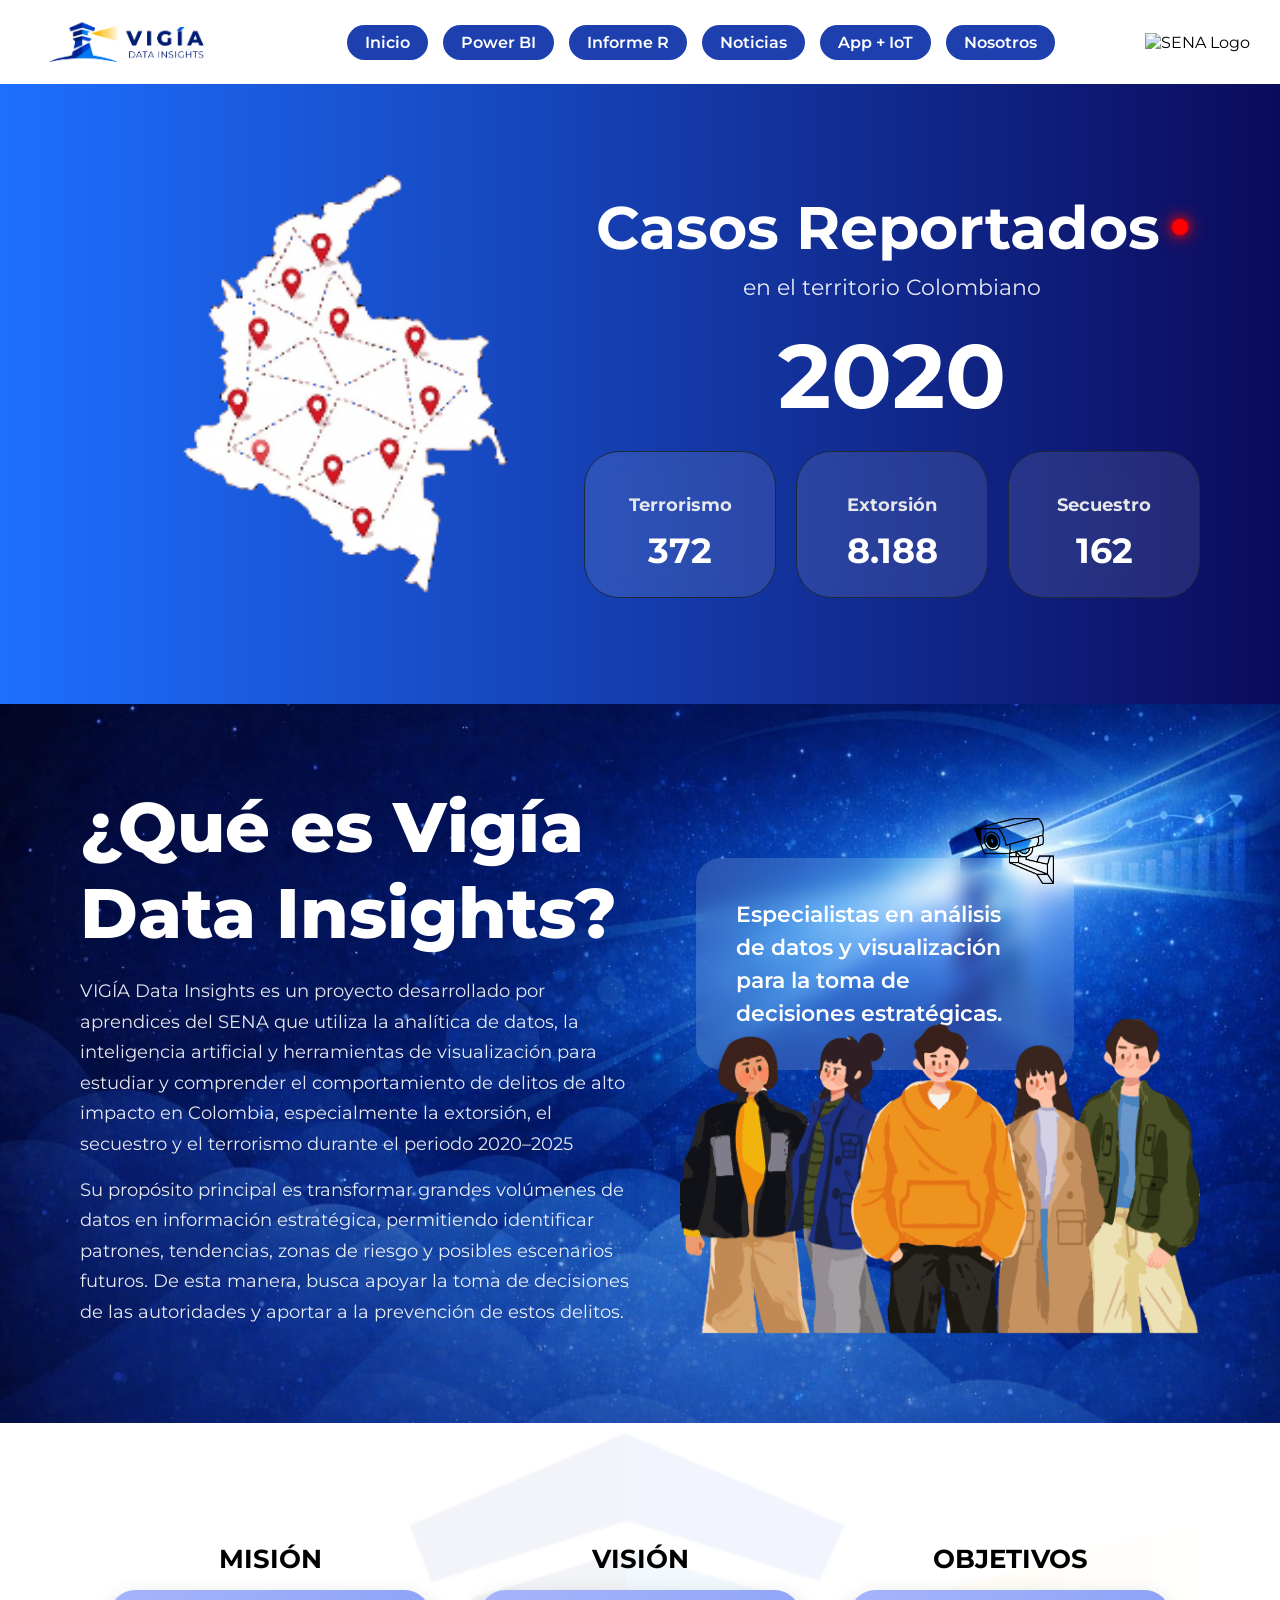
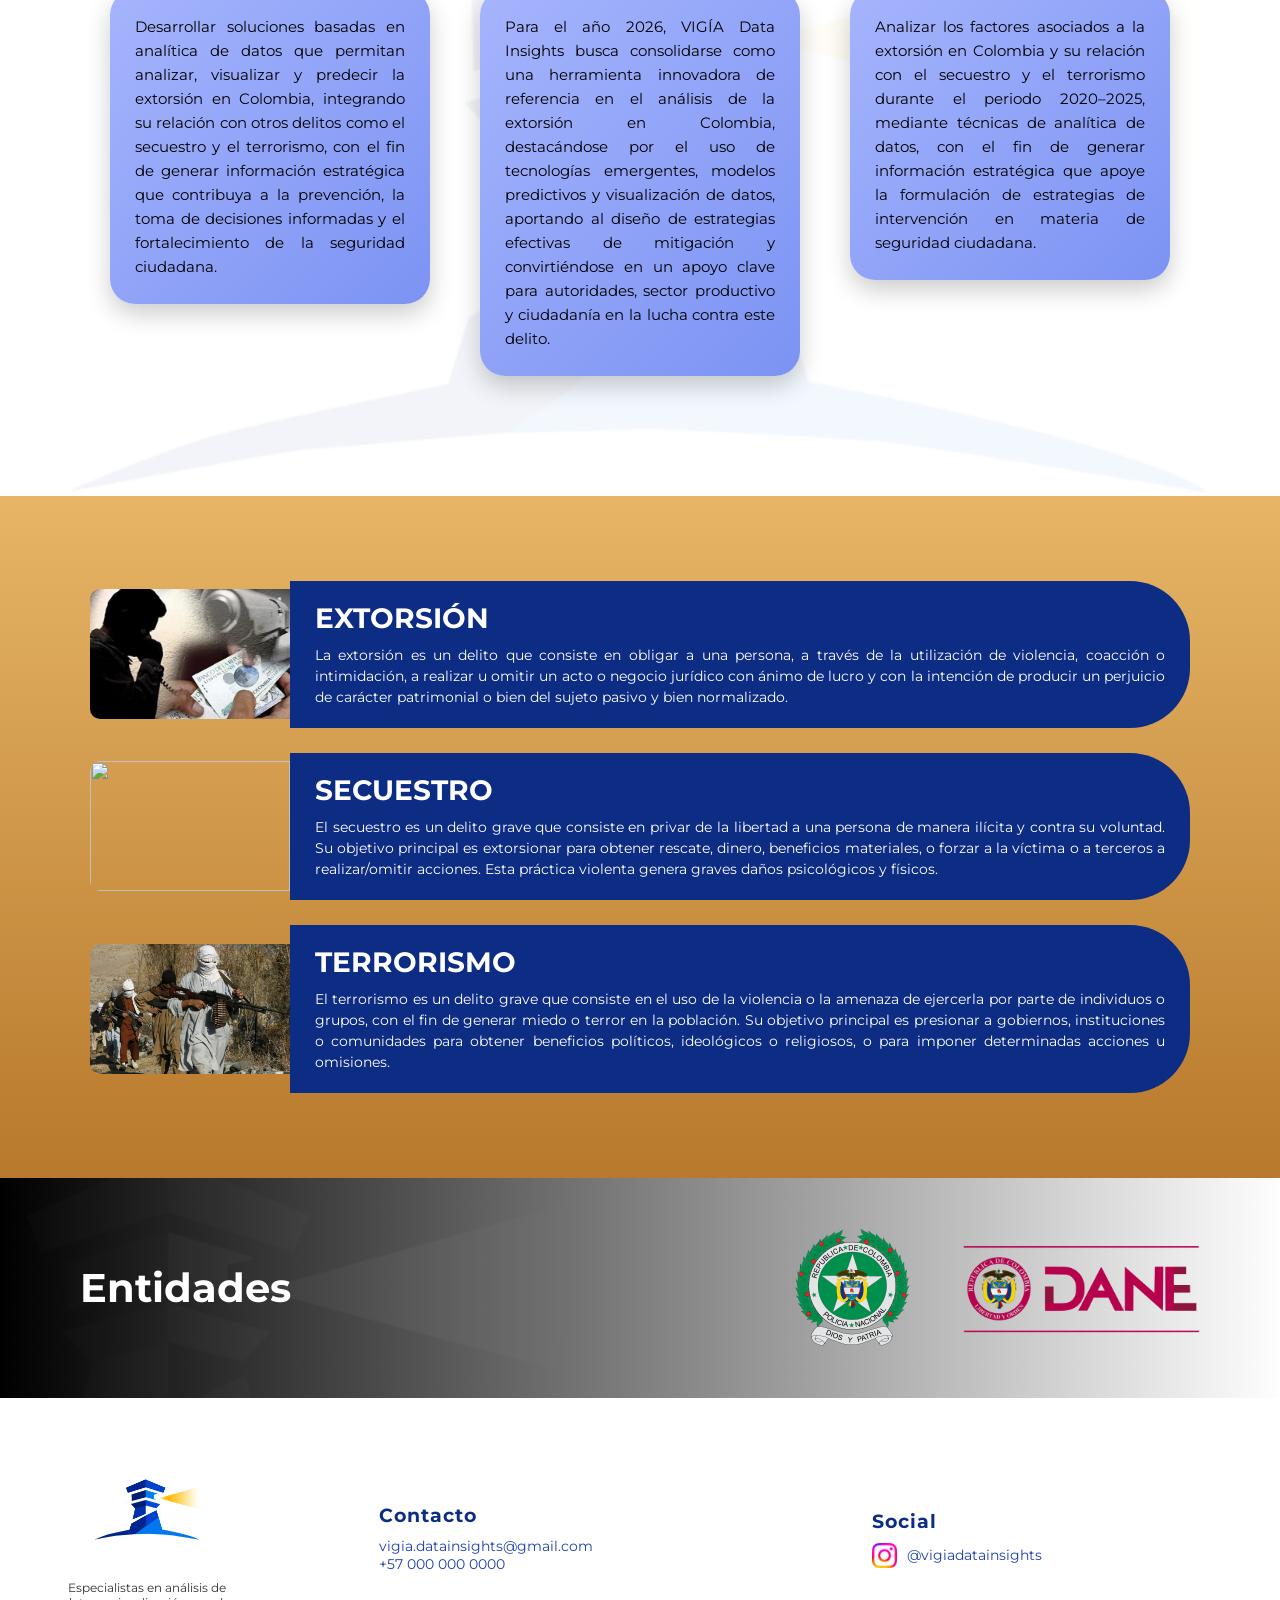
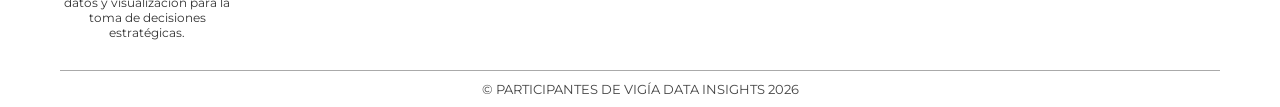
==== commit b8058eb7: "Add files via upload" ====
--- a/VIGIA/index.html
+++ b/VIGIA/index.html
@@ -91,18 +91,16 @@
             <h1>¿Qué es Vigía<br>Data Insights?</h1>
 
             <p>
-                VIGÍA Data Insights es un proyecto desarrollado por aprendices del SENA que utiliza
-                analítica de datos, visualización interactiva y modelos predictivos para analizar
-                el comportamiento de la extorsión en Colombia durante el periodo 2020–2025, integrando
-                su relación con delitos como el secuestro y el terrorismo.
-            </p>
-
-            <p>
-                El proyecto transforma grandes volúmenes de datos en información estratégica que
-                permite identificar patrones, zonas de riesgo y tendencias delictivas, con el propósito
-                de fortalecer la toma de decisiones, promover la prevención y apoyar mecanismos de denuncia
-                y respuesta frente a este delito de alto impacto.
-            </p>
+                VIGÍA Data Insights es un proyecto desarrollado por aprendices del SENA que utiliza la analítica de datos, la inteligencia artificial y 
+                herramientas de visualización para estudiar y comprender el comportamiento de delitos de alto impacto en Colombia, especialmente
+                la extorsión, el secuestro y el terrorismo durante el periodo 2020–2025
+            </p>
+
+            <p>
+                Su propósito principal es transformar grandes volúmenes de datos en información estratégica, permitiendo identificar
+                patrones, tendencias, zonas de riesgo y posibles escenarios futuros. De esta manera, busca apoyar la toma de decisiones de las autoridades y aportar a la prevención de estos delitos.
+            </p>
+
         </div>
 
         <!-- DERECHA -->
@@ -137,10 +135,9 @@
             <h2>MISIÓN</h2>
             <div class="cardt">
                 <p>
-                    Desarrollar soluciones basadas en analítica de datos que permitan analizar, visualizar y
-                    predecir la extorsión en Colombia, integrando su relación con otros delitos como el
-                    secuestro y el terrorismo, con el fin de generar información estratégica que contribuya a
-                    la prevención, la toma de decisiones informadas y el fortalecimiento de la seguridad ciudadana.
+                    Desarrollar soluciones basadas en analítica de datos que permitan analizar, visualizar y predecir 
+                    la extorsión en Colombia, integrando su relación con otros delitos como el secuestro y el terrorismo, 
+                    con el fin de generar información estratégica que contribuya a la prevención, la toma de decisiones informadas y el fortalecimiento de la seguridad ciudadana.
                 </p>
             </div>
         </div>
@@ -181,10 +178,10 @@
         <div class="contenido">
             <h2>EXTORSIÓN</h2>
             <p>
-                El viento soplaba suave entre las calles silenciosas mientras la ciudad despertaba lentamente...
-                Un gato gris observaba todo desde el borde de una ventana, como si fuera el guardián secreto.
-                en ese momento, un susurro de hojas moviéndose llamó su atención, y sus ojos brillaron con curiosidad.
-                un grupo de personas se acercaba sigilosamente, y el gato, con su agilidad innata, decidió seguirlos,
+                La extorsión es un delito que consiste en obligar a una persona, a través de la utilización de violencia, coacción o intimidación, 
+                a realizar u omitir un acto o negocio jurídico con ánimo de lucro y con la intención de producir un perjuicio de carácter patrimonial o 
+                bien del sujeto pasivo y bien normalizado.
+
             </p>
         </div>
     </div>
@@ -194,8 +191,9 @@
         <div class="contenido">
             <h2>SECUESTRO</h2>
             <p>
-                El viento soplaba suave entre las calles silenciosas mientras la ciudad despertaba lentamente...
-                Un gato gris observaba todo desde el borde de una ventana.
+                El secuestro es un delito grave que consiste en privar de la libertad a una persona de manera ilícita y contra su voluntad. 
+                Su objetivo principal es extorsionar para obtener rescate, dinero, beneficios materiales, o forzar a la víctima o a terceros a 
+                realizar/omitir acciones. Esta práctica violenta genera graves daños psicológicos y físicos.
             </p>
         </div>
     </div>
@@ -205,8 +203,9 @@
         <div class="contenido">
             <h2>TERRORISMO</h2>
             <p>
-                El viento soplaba suave entre las calles silenciosas mientras la ciudad despertaba lentamente...
-                Un gato gris observaba todo desde el borde de una ventana.
+                El terrorismo es un delito grave que consiste en el uso de la violencia o la amenaza de ejercerla por parte de individuos o grupos, 
+                con el fin de generar miedo o terror en la población. Su objetivo principal es presionar a gobiernos, instituciones o comunidades para obtener
+                beneficios políticos, ideológicos o religiosos, o para imponer determinadas acciones u omisiones.
             </p>
         </div>
     </div>
--- a/VIGIA/styles.css
+++ b/VIGIA/styles.css
@@ -286,64 +286,49 @@
     height: 90px;
 }
 /* VISUAL PROBLEMATICAS*/
-*{
-    margin:0;
-    padding:0;
-    box-sizing:border-box;
-    font-family: 'Segoe UI', sans-serif;
-}
-
-
-body{
-    background:#0a0f2c;
-}
-
-/* SECCIÓN */
-
-.section{
+/* SOLO AFECTA ESTA SECCIÓN */
+#casos-section {
     display:flex;
     align-items:center;
     justify-content:space-between;
     padding:60px 80px;
-    background: linear-gradient(90deg, #1e6fff, #0b0b5c); /* 🔥 degradado */
-    color: white; /* 🔥 todo el texto blanco */
-}
-.map{
+    background: linear-gradient(90deg, #1e6fff, #0b0b5c);
+    color: white;
+}
+
+#casos-section .map{
     width:45%;
     display:flex;
     justify-content:center;
 }
 
-.map img{
+#casos-section .map img{
     width:100%;
-    max-width:500px; /* más grande */
-}
-/* CONTENIDO DERECHO */
-.content{
+    max-width:500px;
+}
+
+#casos-section .content{
     width:55%;
     text-align: center;
 }
 
-/* TITULO */
-.title{
+#casos-section .title{
     font-size:60px;
     font-weight:bold;
     display:flex;
-    justify-content:center; /* centra horizontal */
+    justify-content:center;
     align-items:center;
     gap:12px;
-    width:100%; /* clave para centrar bien */
+    width:100%;
     text-align:center;
 }
 
-.dot{
-    width:16px;   /* antes 10px */
-    height:16px;  /* antes 10px */
+#casos-section .dot{
+    width:16px;
+    height:16px;
     background:red;
     border-radius:50%;
     animation: blink 1s infinite;
-
-    /* efecto glow (se ve brutal) */
     box-shadow: 0 0 10px red, 0 0 20px red;
 }
 
@@ -351,47 +336,45 @@
     0%, 100% { opacity: 1; }
     50% { opacity: 0.2; }
 }
-/* SUBTITULO */
-.subtitle{
+
+#casos-section .subtitle{
     margin-top:10px;
-    font-size:22px; /* más grande */
+    font-size:22px;
     opacity:0.9;
 }
 
-/* AÑO */
-.year{
+#casos-section .year{
     font-size:90px;
     font-weight:bold;
     margin:20px 0;
     transition: all 0.5s ease;
 }
 
-/* CARDS */
-.cards{
+#casos-section .cards{
     display:flex;
     gap:20px;
 }
 
-.card{
+#casos-section .card{
     flex:1;
     padding:25px;
-    border-radius:20px;
+    border-radius:35px;
     backdrop-filter: blur(10px);
     background: rgba(255,255,255,0.1);
     text-align:center;
     transition: transform 0.3s;
 }
 
-.card:hover{
+#casos-section .card:hover{
     transform: translateY(-5px);
 }
 
-.card h3{
+#casos-section .card h3{
     font-size:18px;
     margin-bottom:10px;
 }
 
-.card p{
+#casos-section .card p{
     font-size:35px;
     font-weight:bold;
     transition: all 0.5s ease;
@@ -641,6 +624,88 @@
     }
 }
 
+
+/* SECCIÓN */
+.sabias-section{
+    padding: 120px 8%;
+    background: url("img/Captura\ de\ pantalla\ 2026-03-16\ 143516.png") center/cover no-repeat;
+    position: relative;
+    color: #111;
+}
+
+/* 🔥 overlay más suave (antes tapaba todo) */
+.sabias-section::before{
+    content: "";
+    position: absolute;
+    inset: 0;
+    background: rgba(255, 255, 255, 0.081); /* antes 0.85 */
+}
+
+/* CONTENEDOR */
+.sabias-container{
+    position: relative;
+    display: flex;
+    align-items: center;
+    justify-content: space-between;
+    gap: 60px;
+}
+
+/* TEXTO */
+.sabias-text{
+    width: 50%;
+}
+
+.sabias-text h2{
+    font-size: 70px;
+    font-weight: 900;
+    margin-bottom: 30px;
+}
+
+/* DATOS */
+.sabias-data{
+    position: relative;
+    min-height: 120px;
+}
+
+.dato{
+    position: absolute;
+    opacity: 0;
+    transform: translateY(20px);
+    transition: 0.6s;
+    font-size: 20px;
+    line-height: 1.5;
+}
+
+.dato.active{
+    opacity: 1;
+    transform: translateY(0);
+}
+
+/* SLIDER DERECHA */
+.sabias-slider{
+    width: 50%;
+    position: relative;
+    height: 350px;
+}
+
+/* IMÁGENES MÁS GRANDES 🔥 */
+.slide{
+    position: absolute;
+    inset: 0;
+    width: 100%;
+    height: 100%;
+    object-fit: contain;
+    opacity: 0;
+    transform: scale(0.95);
+    transition: 0.6s;
+}
+
+.slide.active{
+    opacity: 1;
+    transform: scale(1);
+}
+
+
 /* TEXTO */
 .hero-text {
     max-width: 600px;
@@ -1216,9 +1281,26 @@
     color: #22d3ee;
 }
 
-.mini-tag.yellow{ color: #f59e0b; }
-.mini-tag.red{ color: #ef4444; }
-.mini-tag.blue-strong{ color: #2563eb; }
+.mini-tag {
+    color: #22d3ee !important;
+}
+
+.mini-tag.red {
+    color: #ef4444 !important;
+}
+
+.mini-tag.yellow {
+    color: #f59e0b !important;
+}
+
+.mini-tag.blue-strong {
+    color: #2563eb !important;
+}
+
+.visual-right,
+.visual-left {
+    color: #cbd5e1; /* 👈 color base limpio */
+}
 
 /* CAJAS */
 .stat-box{
@@ -1307,7 +1389,7 @@
     border-radius: 16px;
     border: 1px solid #0f172a;
     overflow: hidden;
-    box-shadow: 0 0 30px rgba(0, 229, 255, 0.1);
+    box-shadow: 0 0 30px rgba(119, 241, 255, 0.1);
 }
 
 /* Barra superior */
@@ -1488,8 +1570,8 @@
 
 /* CARD */
 .analisis-card{
-  background: rgba(255,255,255,0.03);
-  border: 1px solid rgba(255,255,255,0.08);
+  background: rgba(250, 245, 245, 0.03);
+  border: 1px solid rgba(255, 234, 234, 0.08);
   padding: 30px;
   border-radius: 15px;
   transition: 0.3s;
@@ -1854,3 +1936,166 @@
 
 /*----------------------------*/
 /*APARTADO DE APP + IOT*/
+
+/* SECCIÓN */
+.stats-section{
+    padding: 100px 8%;
+    background: linear-gradient(135deg, #0a0f2c, #1e3a8a);
+    color: white;
+    position: relative;
+}
+
+/* EFECTO GRID SUAVE */
+.stats-section::before{
+    content: "";
+    position: absolute;
+    inset: 0;
+    background-image: linear-gradient(rgba(255,255,255,0.05) 1px, transparent 1px),
+                      linear-gradient(90deg, rgba(255,255,255,0.05) 1px, transparent 1px);
+    background-size: 40px 40px;
+    pointer-events: none;
+}
+
+/* CONTENEDOR */
+.stats-container{
+    max-width: 1300px;
+    margin: auto;
+}
+
+/* HEADER */
+.stats-header h1 span{
+    color: #facc15;
+}
+
+.stats-header p{
+    margin-top: 20px;
+    color: #cbd5f5;
+}
+
+.stats-header h1{
+    font-size: 60px;
+    font-weight: 800;
+    width: 100%;
+}
+.stats-header h1{
+    letter-spacing: 8px;
+}
+
+/* TOP BOXES */
+/* CONTENEDOR SUPERIOR */
+.stats-top{
+    display: flex;
+    justify-content: space-between;
+    align-items: center;
+    gap: 40px;
+    flex-wrap: wrap;
+}
+
+/* HEADER IZQUIERDA */
+.stats-header{
+    max-width: 600px;
+}
+
+/* TARJETAS DERECHA */
+.top-boxes{
+    display: flex;
+    gap: 20px;
+}
+
+/* TARJETAS */
+.top-card{
+    background: rgba(255,255,255,0.08);
+    padding: 25px 35px;
+    border-radius: 16px;
+    text-align: center;
+    border: 1px solid rgba(255,255,255,0.2);
+    min-width: 180px;
+}
+
+.top-card h2{
+    font-size: 36px;
+    color: #facc15;
+}
+
+.top-card p{
+    font-size: 12px;
+    letter-spacing: 1px;
+}
+/* GRID TARJETAS */
+.stats-grid{
+    display: grid;
+    grid-template-columns: repeat(4,1fr);
+    gap: 25px;
+    margin-top: 40px;
+}
+
+/* TARJETA */
+.stat-card{
+    background: rgba(255,255,255,0.08);
+    padding: 30px;
+    border-radius: 20px;
+    backdrop-filter: blur(10px);
+    transition: 0.3s;
+}
+
+.stat-card:hover{
+    transform: translateY(-5px);
+}
+
+/* TITULOS */
+.stat-card h2{
+    font-size: 42px;
+    margin-bottom: 10px;
+}
+
+.stat-card .title{
+    font-size: 12px;
+    letter-spacing: 2px;
+    margin-bottom: 10px;
+}
+
+.stat-card span{
+    font-size: 13px;
+    color: #cbd5f5;
+}
+
+/* BARRA */
+.bar{
+    height: 6px;
+    background: rgba(255,255,255,0.2);
+    border-radius: 10px;
+    margin-top: 15px;
+}
+
+.fill{
+    height: 100%;
+    border-radius: 10px;
+}
+
+/* COLORES */
+.red h2{ color:#f87171; }
+.yellow h2{ color:#facc15; }
+.blue h2{ color:#60a5fa; }
+.green h2{ color:#4ade80; }
+
+.fill.red{ width: 90%; background:#f87171; }
+.fill.yellow{ width: 60%; background:#facc15; }
+.fill.blue{ width: 70%; background:#60a5fa; }
+.fill.green{ width: 40%; background:#4ade80; }
+
+/* RESPONSIVE */
+@media(max-width: 1000px){
+    .stats-grid{
+        grid-template-columns: 1fr 1fr;
+    }
+
+    .top-boxes{
+        justify-content: center;
+    }
+
+    .stats-header h1{
+        font-size: 40px;
+    }
+}
+
+
